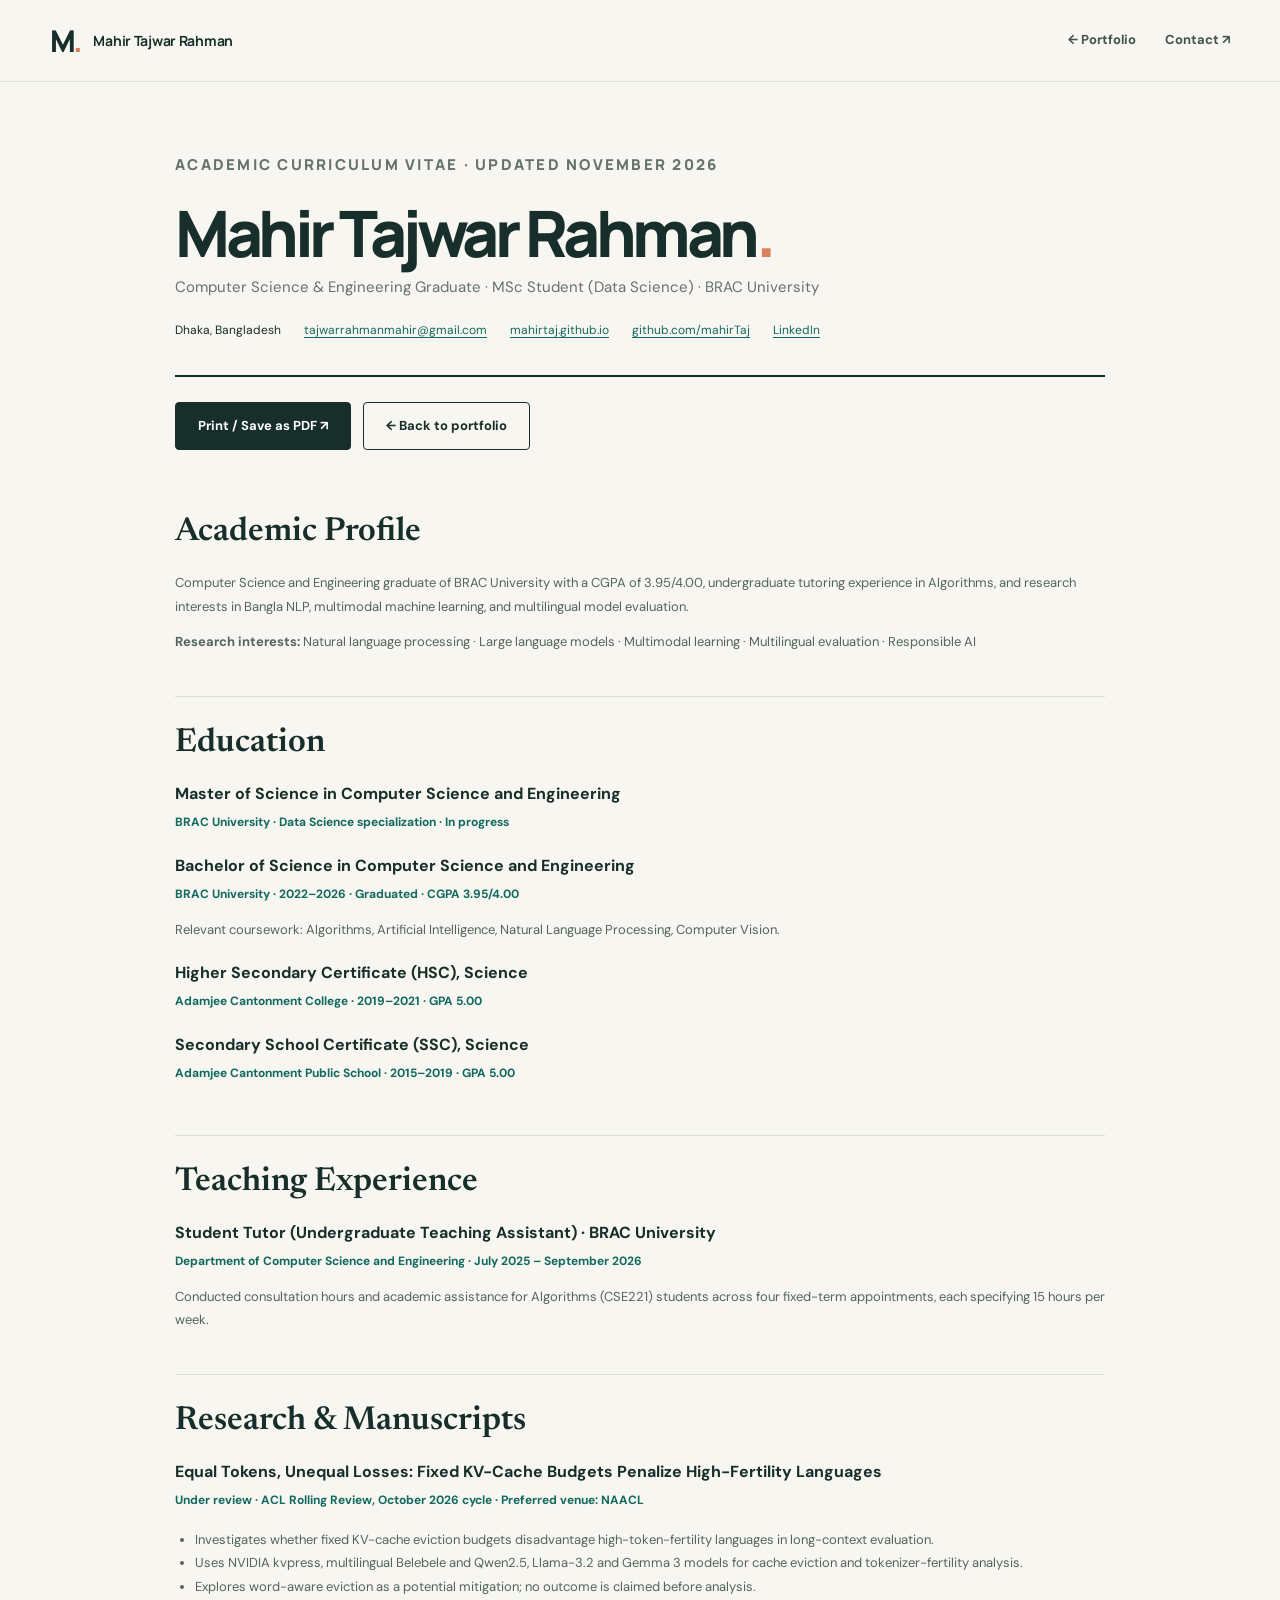
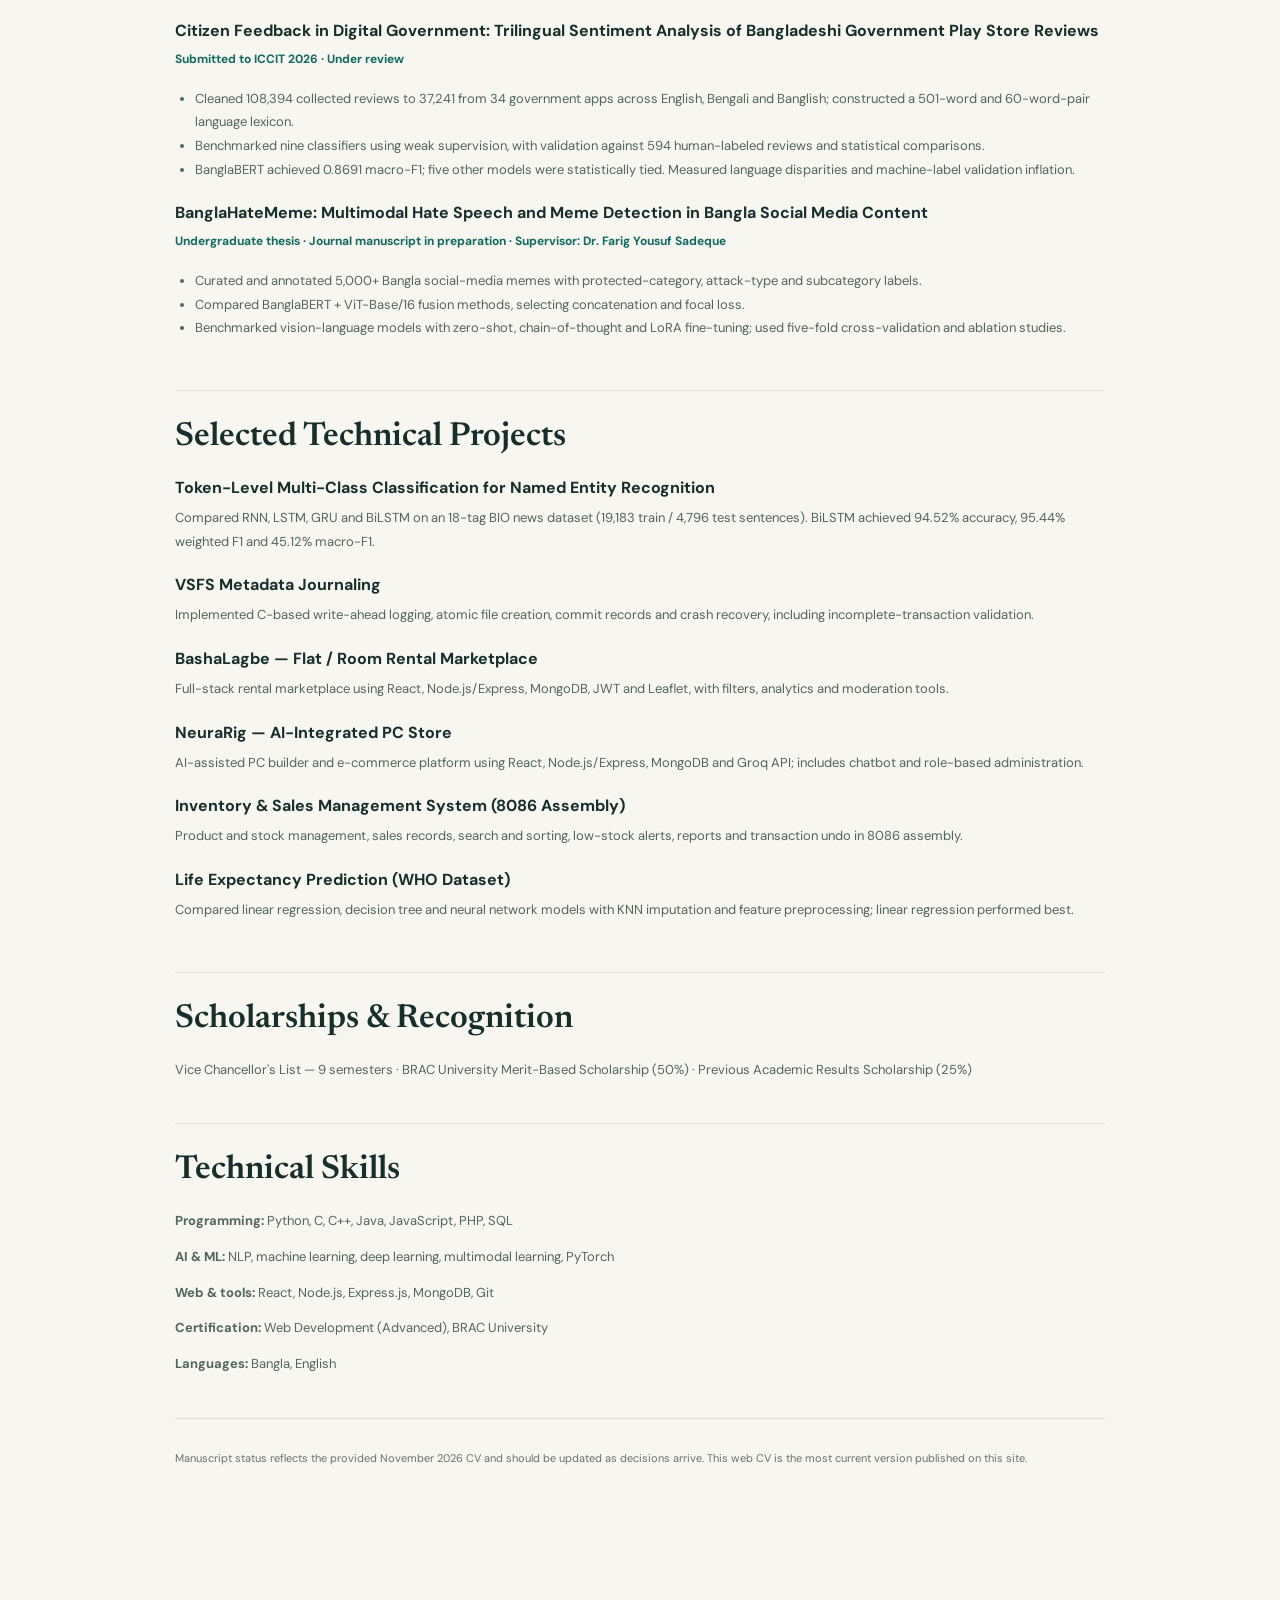
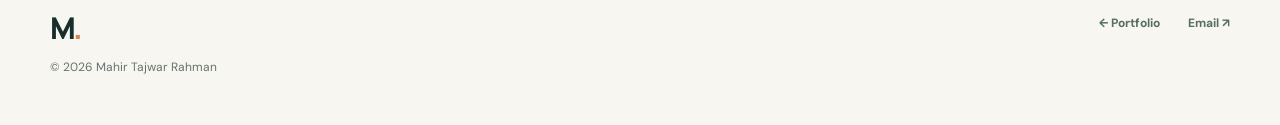
==== resume.html @ 5eee850b "Redesign academic portfolio with current CV and research manuscripts" ====
<!doctype html>
<html lang="en">
<head>
  <meta charset="utf-8"><meta name="viewport" content="width=device-width, initial-scale=1">
  <meta name="description" content="Academic curriculum vitae of Mahir Tajwar Rahman — BRAC University, multilingual NLP and multimodal machine learning research.">
  <meta name="theme-color" content="#f7f6f1">
  <link rel="icon" type="image/svg+xml" href="favicon.svg">
  <link rel="preconnect" href="https://fonts.googleapis.com"><link rel="preconnect" href="https://fonts.gstatic.com" crossorigin>
  <link href="https://fonts.googleapis.com/css2?family=DM+Sans:wght@400;500;600;700&family=Manrope:wght@400;500;600;700;800&family=Newsreader:opsz,wght@6..72,400;6..72,500;6..72,600&display=swap" rel="stylesheet">
  <link rel="stylesheet" href="style.css"><script defer src="script.js"></script>
  <title>Academic CV — Mahir Tajwar Rahman</title>
</head>
<body class="resume-page">
<a class="skip-link" href="#main">Skip to content</a>
<header class="site-header"><div class="container header-inner"><a class="brand" href="index.html"><span class="brand-mark">M<span>.</span></span><span class="brand-name">Mahir Tajwar Rahman</span></a><nav class="nav" aria-label="Resume navigation" style="display:flex;position:static;flex-direction:row;box-shadow:none;border:0;padding:0;background:transparent"><a href="index.html">← Portfolio</a><a href="mailto:tajwarrahmanmahir@gmail.com">Contact ↗</a></nav></div></header>
<main id="main" class="resume-wrap">
  <div class="resume-hero"><p class="section-index">ACADEMIC CURRICULUM VITAE · UPDATED NOVEMBER 2026</p><h1>Mahir Tajwar Rahman<span style="color:#db815a">.</span></h1><p>Computer Science &amp; Engineering Graduate · MSc Student (Data Science) · BRAC University</p>
    <div class="resume-contacts"><span>Dhaka, Bangladesh</span><a href="mailto:tajwarrahmanmahir@gmail.com">tajwarrahmanmahir@gmail.com</a><a href="https://mahirtaj.github.io">mahirtaj.github.io</a><a href="https://github.com/mahirTaj">github.com/mahirTaj</a><a href="https://www.linkedin.com/in/mahir-tajwar-rahman-5396b31a7/">LinkedIn</a></div>
  </div>
  <div class="resume-actions"><button class="button button-primary" type="button" onclick="window.print()">Print / Save as PDF ↗</button><a class="button button-outline" href="index.html">← Back to portfolio</a></div>
  <section class="resume-block"><h2>Academic Profile</h2><p>Computer Science and Engineering graduate of BRAC University with a CGPA of 3.95/4.00, undergraduate tutoring experience in Algorithms, and research interests in Bangla NLP, multimodal machine learning, and multilingual model evaluation.</p><p><strong>Research interests:</strong> Natural language processing · Large language models · Multimodal learning · Multilingual evaluation · Responsible AI</p></section>
  <section class="resume-block"><h2>Education</h2>
    <div class="resume-item"><h3>Master of Science in Computer Science and Engineering</h3><p class="resume-meta">BRAC University · Data Science specialization · In progress</p></div>
    <div class="resume-item"><h3>Bachelor of Science in Computer Science and Engineering</h3><p class="resume-meta">BRAC University · 2022–2026 · Graduated · CGPA 3.95/4.00</p><p>Relevant coursework: Algorithms, Artificial Intelligence, Natural Language Processing, Computer Vision.</p></div>
    <div class="resume-item"><h3>Higher Secondary Certificate (HSC), Science</h3><p class="resume-meta">Adamjee Cantonment College · 2019–2021 · GPA 5.00</p></div>
    <div class="resume-item"><h3>Secondary School Certificate (SSC), Science</h3><p class="resume-meta">Adamjee Cantonment Public School · 2015–2019 · GPA 5.00</p></div>
  </section>
  <section class="resume-block"><h2>Teaching Experience</h2><h3>Student Tutor (Undergraduate Teaching Assistant) · BRAC University</h3><p class="resume-meta">Department of Computer Science and Engineering · July 2025 – September 2026</p><p>Conducted consultation hours and academic assistance for Algorithms (CSE221) students across four fixed-term appointments, each specifying 15 hours per week.</p></section>
  <section class="resume-block"><h2>Research &amp; Manuscripts</h2>
    <div class="resume-item"><h3>Equal Tokens, Unequal Losses: Fixed KV-Cache Budgets Penalize High-Fertility Languages</h3><p class="resume-meta">Under review · ACL Rolling Review, October 2026 cycle · Preferred venue: NAACL</p><ul><li>Investigates whether fixed KV-cache eviction budgets disadvantage high-token-fertility languages in long-context evaluation.</li><li>Uses NVIDIA kvpress, multilingual Belebele and Qwen2.5, Llama-3.2 and Gemma 3 models for cache eviction and tokenizer-fertility analysis.</li><li>Explores word-aware eviction as a potential mitigation; no outcome is claimed before analysis.</li></ul></div>
    <div class="resume-item"><h3>Citizen Feedback in Digital Government: Trilingual Sentiment Analysis of Bangladeshi Government Play Store Reviews</h3><p class="resume-meta">Submitted to ICCIT 2026 · Under review</p><ul><li>Cleaned 108,394 collected reviews to 37,241 from 34 government apps across English, Bengali and Banglish; constructed a 501-word and 60-word-pair language lexicon.</li><li>Benchmarked nine classifiers using weak supervision, with validation against 594 human-labeled reviews and statistical comparisons.</li><li>BanglaBERT achieved 0.8691 macro-F1; five other models were statistically tied. Measured language disparities and machine-label validation inflation.</li></ul></div>
    <div class="resume-item"><h3>BanglaHateMeme: Multimodal Hate Speech and Meme Detection in Bangla Social Media Content</h3><p class="resume-meta">Undergraduate thesis · Journal manuscript in preparation · Supervisor: Dr. Farig Yousuf Sadeque</p><ul><li>Curated and annotated 5,000+ Bangla social-media memes with protected-category, attack-type and subcategory labels.</li><li>Compared BanglaBERT + ViT-Base/16 fusion methods, selecting concatenation and focal loss.</li><li>Benchmarked vision-language models with zero-shot, chain-of-thought and LoRA fine-tuning; used five-fold cross-validation and ablation studies.</li></ul></div>
  </section>
  <section class="resume-block"><h2>Selected Technical Projects</h2>
    <div class="resume-item"><h3>Token-Level Multi-Class Classification for Named Entity Recognition</h3><p>Compared RNN, LSTM, GRU and BiLSTM on an 18-tag BIO news dataset (19,183 train / 4,796 test sentences). BiLSTM achieved 94.52% accuracy, 95.44% weighted F1 and 45.12% macro-F1.</p></div>
    <div class="resume-item"><h3>VSFS Metadata Journaling</h3><p>Implemented C-based write-ahead logging, atomic file creation, commit records and crash recovery, including incomplete-transaction validation.</p></div>
    <div class="resume-item"><h3>BashaLagbe — Flat / Room Rental Marketplace</h3><p>Full-stack rental marketplace using React, Node.js/Express, MongoDB, JWT and Leaflet, with filters, analytics and moderation tools.</p></div>
    <div class="resume-item"><h3>NeuraRig — AI-Integrated PC Store</h3><p>AI-assisted PC builder and e-commerce platform using React, Node.js/Express, MongoDB and Groq API; includes chatbot and role-based administration.</p></div>
    <div class="resume-item"><h3>Inventory &amp; Sales Management System (8086 Assembly)</h3><p>Product and stock management, sales records, search and sorting, low-stock alerts, reports and transaction undo in 8086 assembly.</p></div>
    <div class="resume-item"><h3>Life Expectancy Prediction (WHO Dataset)</h3><p>Compared linear regression, decision tree and neural network models with KNN imputation and feature preprocessing; linear regression performed best.</p></div>
  </section>
  <section class="resume-block"><h2>Scholarships &amp; Recognition</h2><p>Vice Chancellor's List — 9 semesters · BRAC University Merit-Based Scholarship (50%) · Previous Academic Results Scholarship (25%)</p></section>
  <section class="resume-block"><h2>Technical Skills</h2><p><strong>Programming:</strong> Python, C, C++, Java, JavaScript, PHP, SQL</p><p><strong>AI &amp; ML:</strong> NLP, machine learning, deep learning, multimodal learning, PyTorch</p><p><strong>Web &amp; tools:</strong> React, Node.js, Express.js, MongoDB, Git</p><p><strong>Certification:</strong> Web Development (Advanced), BRAC University</p><p><strong>Languages:</strong> Bangla, English</p></section>
  <p class="resume-note">Manuscript status reflects the provided November 2026 CV and should be updated as decisions arrive. This web CV is the most current version published on this site.</p>
</main>
<footer class="footer"><div class="container footer-inner"><div><a class="footer-brand" href="index.html">M<span>.</span></a><p>© <span id="year">2026</span> Mahir Tajwar Rahman</p></div><div class="footer-links"><a href="index.html">← Portfolio</a><a href="mailto:tajwarrahmanmahir@gmail.com">Email ↗</a></div></div></footer>
</body>
</html>
---- style.css ----
:root{--bg:#f7f6f1;--paper:#fffefa;--ink:#172e2a;--muted:#66726e;--line:#dadfd8;--teal:#12695e;--teal-deep:#153d36;--peach:#db815a;--soft:#e9eee6;--nav-height:82px}*{box-sizing:border-box}html{scroll-behavior:smooth;scroll-padding-top:95px}body{margin:0;background:var(--bg);color:var(--ink);font-family:"DM Sans",sans-serif;font-size:16px;line-height:1.7;-webkit-font-smoothing:antialiased}body,button,a{ -webkit-tap-highlight-color:transparent}::selection{background:#cbe4d5;color:#193a32}a{color:inherit;text-decoration:none}button{font:inherit}button:focus-visible,a:focus-visible{outline:3px solid var(--peach);outline-offset:4px}img{max-width:100%;display:block}h1,h2,h3,p{margin-top:0}.container{width:min(1180px,calc(100% - 72px));margin:0 auto}.skip-link{position:absolute;top:-100px;left:14px;background:#fff;padding:12px;z-index:200}.skip-link:focus{top:14px}.site-header{height:var(--nav-height);position:sticky;top:0;z-index:100;background:rgba(247,246,241,.94);backdrop-filter:blur(16px);border-bottom:1px solid #dce1d9}.header-inner{height:100%;display:flex;align-items:center;justify-content:space-between;gap:20px}.brand{display:flex;align-items:center;gap:14px;white-space:nowrap}.brand-mark,.footer-brand{font-family:Manrope,sans-serif;font-size:30px;line-height:1;font-weight:800;letter-spacing:-.11em}.brand-mark span,.footer-brand span{color:var(--peach)}.brand-name{font-family:Manrope,sans-serif;font-weight:700;font-size:14px;letter-spacing:-.02em}.nav{display:flex;align-items:center;gap:29px}.nav>a{font-size:13px;font-weight:700;color:#44534e;transition:color .2s}.nav>a:hover,.nav>a[aria-current=true]{color:var(--teal)}.nav .nav-cv{padding:10px 18px;border:1px solid var(--ink);color:var(--ink);border-radius:99px}.nav .nav-cv:hover{background:var(--ink);color:#fff}.menu-toggle{display:none}.hero{overflow:hidden;position:relative}.section-pad{padding:112px 0 102px}.hero-grid{display:grid;grid-template-columns:1.14fr .86fr;gap:65px;align-items:center}.eyebrow,.section-index{font-family:Manrope,sans-serif;font-size:11px;letter-spacing:.15em;font-weight:800;color:var(--teal)}.eyebrow{display:flex;align-items:center;gap:12px;flex-wrap:wrap;margin-bottom:45px}.eyebrow-dot,.tiny-dot{display:inline-block;width:7px;height:7px;background:var(--peach);border-radius:50%;flex:none}.eyebrow-divider{height:12px;width:1px;background:#c9d1c8}.hero-intro{font-family:Newsreader,serif;font-style:italic;font-size:27px;color:#72837a;margin-bottom:10px}.hero h1{font-family:Manrope,sans-serif;font-size:clamp(48px,5.55vw,78px);line-height:1.09;letter-spacing:-.085em;font-weight:800;margin:0 0 26px}.hero h1>span{display:block}.period{color:var(--peach)}.hero-statement{font-family:Newsreader,serif;font-size:clamp(26px,3.1vw,42px);line-height:1.14;letter-spacing:-.02em;max-width:665px;margin-bottom:23px}.hero-statement em,.section-heading em,.contact-section em{color:var(--teal);font-weight:400}.hero-description{font-size:15px;color:var(--muted);max-width:530px;line-height:1.9;margin-bottom:31px}.hero-actions{display:flex;flex-wrap:wrap;gap:12px}.button{min-height:48px;display:inline-flex;align-items:center;justify-content:center;gap:18px;padding:12px 22px;border:1px solid var(--ink);border-radius:4px;font-weight:700;font-size:13px;transition:transform .2s,background .2s,color .2s}.button:hover{transform:translateY(-3px)}.button-primary{background:var(--ink);color:white}.button-primary:hover{background:var(--teal-deep)}.button-outline{background:transparent;color:var(--ink)}.button-outline:hover{background:#e9efe8}.hero-quick-links{display:flex;gap:23px;margin-top:35px;flex-wrap:wrap}.hero-quick-links a{color:#5c6c65;font-size:12px;font-weight:700;text-decoration:underline;text-decoration-color:#b4c5bb;text-underline-offset:5px}.hero-quick-links a:hover{color:var(--teal)}.hero-visual{position:relative;padding:13px 20px 30px 0}.portrait-frame{position:relative;background:#c9d5cb;aspect-ratio:4 / 4.8;overflow:hidden;border-radius:160px 160px 7px 7px;box-shadow:25px 25px 0 #e4e7de}.portrait{width:100%;height:100%;object-fit:cover;object-position:center top;filter:saturate(.76)}.portrait-frame:after{content:"";position:absolute;inset:45% 0 0;background:linear-gradient(transparent,rgba(10,32,27,.56));pointer-events:none}.portrait-label{position:absolute;z-index:1;bottom:17px;left:22px;right:22px;color:#fff;display:flex;gap:10px;align-items:center;font:700 11px Manrope,sans-serif;text-transform:uppercase;letter-spacing:.08em}.portrait-label .tiny-dot{background:#ffad7e}.label-year{margin-left:auto}.hero-side-note{position:absolute;right:-38px;top:36%;writing-mode:vertical-rl;font:800 10px Manrope,sans-serif;letter-spacing:.2em;color:#748780}.hero-side-note span{color:var(--peach);padding:7px 0}.hero-decoration{position:absolute;left:-35px;bottom:-10px;font-size:92px;font-weight:400;color:var(--peach);line-height:1}.metrics-band{border-block:1px solid var(--line);background:#eff1e9}.metrics-grid{display:grid;grid-template-columns:repeat(4,1fr)}.metric{padding:35px 28px;border-right:1px solid #d4ddd3;display:flex;flex-direction:column;gap:5px}.metric:first-child{padding-left:0}.metric:last-child{border-right:none}.metric strong{font:800 clamp(29px,3vw,42px)/1.1 Manrope,sans-serif;letter-spacing:-.06em}.metric strong span{font-size:.55em;color:#668379;letter-spacing:-.02em}.metric>span{font-size:12px;font-weight:600;color:var(--muted)}.section{padding:116px 0;scroll-margin-top:var(--nav-height)}.about-grid{display:grid;grid-template-columns:.8fr 1.2fr;gap:115px}.section-index{margin-bottom:20px}.section-heading{font:500 clamp(40px,4.6vw,64px)/1.04 Newsreader,serif;letter-spacing:-.035em;max-width:620px;margin-bottom:0}.section-heading em{font-weight:400}.about-body .lead{font-family:Newsreader,serif;font-size:clamp(25px,2.55vw,34px);line-height:1.32;letter-spacing:-.015em;color:var(--ink);margin-bottom:26px}.about-body>p:not(.lead){font-size:15px;color:var(--muted);line-height:1.94;margin-bottom:20px}.interest-wrap,.tag-list{display:flex;gap:8px;flex-wrap:wrap}.interest-wrap{margin-top:28px}.interest-wrap span{border:1px solid #c8d8cd;color:var(--teal);border-radius:30px;padding:6px 12px;font-size:11px;font-weight:700;background:#edf2e9}.mini-quote{display:flex;gap:15px;margin-top:38px;border-left:3px solid var(--peach);padding:10px 0 10px 20px}.mini-quote span{font:500 45px/1 Newsreader,serif;color:var(--peach)}.mini-quote p{max-width:500px;font:italic 20px/1.4 Newsreader,serif;margin:0;color:#456b60}.section-research{background:#eef2eb}.section-header{display:flex;justify-content:space-between;align-items:end;gap:55px;margin-bottom:47px}.section-header-copy{max-width:320px;color:var(--muted);font-size:13px;line-height:1.8;margin:0 0 3px}.section-header-copy strong{color:var(--ink)}.research-list{border-top:1px solid #c7d3c9}.research-item{padding:36px 0 38px;border-bottom:1px solid #c7d3c9}.research-meta{display:flex;align-items:center;justify-content:space-between;gap:15px;margin-bottom:21px}.research-num{font:800 11px Manrope,sans-serif;letter-spacing:.13em;color:#80908a}.status{display:inline-flex;align-items:center;gap:7px;border-radius:30px;font-size:10px;font-weight:800;letter-spacing:.03em;padding:5px 11px}.status-review{background:#dce9df;color:#255f4f}.status-review .tiny-dot{background:#278567;width:6px;height:6px}.status-thesis{background:#f8e8d9;color:#9e5d39}.research-content{display:grid;grid-template-columns:minmax(0,1fr) 220px;gap:60px}.research-category{font:800 11px Manrope,sans-serif;text-transform:uppercase;letter-spacing:.08em;color:var(--teal);margin-bottom:9px}.research-main h3{font:600 clamp(24px,2.6vw,34px)/1.22 Newsreader,serif;letter-spacing:-.015em;max-width:780px;margin-bottom:16px}.research-main>p:not(.research-category){font-size:14px;color:#64736d;line-height:1.83;max-width:690px;margin-bottom:17px}.tag-list span{font-size:10px;font-weight:700;color:#536e63;background:#e1e9df;padding:5px 9px;border-radius:4px}.research-aside{display:flex;flex-direction:column;align-items:flex-start;gap:5px;padding-top:4px;border-left:1px solid #d2dcd2;padding-left:25px}.aside-label{font:800 10px Manrope,sans-serif;letter-spacing:.1em;color:#87918b}.research-aside strong{font-size:13px;line-height:1.4;color:var(--ink)}.research-aside>span:not(.aside-label){font-size:12px;line-height:1.7;color:var(--muted)}.research-aside .aside-note{font-weight:700;color:var(--teal)!important}.research-aside .aside-small{margin-top:15px;font-size:11px!important;line-height:1.75!important}.research-footnote{margin:26px 0 0;color:var(--muted);font-size:13px}.research-footnote a{color:var(--teal);font-weight:800;text-decoration:underline;text-underline-offset:3px}.section-projects{background:var(--paper)}.filters{display:flex;gap:8px;flex-wrap:wrap;margin-bottom:29px}.filter-button{cursor:pointer;background:transparent;border:1px solid #d6ded6;color:#687b70;font-size:12px;font-weight:800;border-radius:30px;padding:10px 18px;transition:.2s}.filter-button:hover{border-color:var(--teal);color:var(--teal)}.filter-button.active{background:var(--ink);color:#fff;border-color:var(--ink)}.project-grid{display:grid;grid-template-columns:repeat(3,minmax(0,1fr));gap:14px}.project-card{border:1px solid #e0e6dd;background:#fafbf7;min-height:340px;padding:27px;display:flex;flex-direction:column;transition:transform .2s,box-shadow .2s,border-color .2s}.project-card:hover{transform:translateY(-4px);border-color:#a5bbb0;box-shadow:0 14px 35px rgba(36,64,49,.07)}.project-card[hidden]{display:none}.project-top{display:flex;align-items:center;justify-content:space-between;gap:12px;margin-bottom:30px}.project-number{font:600 23px Newsreader,serif;color:#bacabf}.project-type{font:800 9px Manrope,sans-serif;letter-spacing:.08em;color:#6a8a7d;text-align:right}.project-card h3{font:600 26px/1.17 Newsreader,serif;letter-spacing:-.02em;margin-bottom:15px}.project-title-light{color:#6e8379}.project-card>p{font-size:13px;line-height:1.83;color:var(--muted);margin-bottom:20px}.project-card .tag-list{margin-top:auto;padding-bottom:23px}.project-card .tag-list span{background:#e9efe7;color:#60776b}.project-link{border-top:1px solid #e0e6dd;padding-top:16px;display:flex;justify-content:space-between;align-items:center;color:var(--teal);font-size:12px;font-weight:800}.project-link:hover{text-decoration:underline;text-underline-offset:3px}.more-work{display:flex;justify-content:space-between;gap:20px;align-items:center;margin-top:29px;font-size:13px;color:var(--muted)}.more-work p{margin:0}.more-work a{color:var(--teal);font-weight:800}.section-journey{background:#f4f3ed}.journey-layout{display:grid;grid-template-columns:.78fr 1.22fr;gap:100px}.journey-side-copy{max-width:280px;margin-top:26px;color:var(--muted);font-size:14px}.timeline{border-top:1px solid var(--line)}.timeline-item{display:grid;grid-template-columns:130px 1fr;gap:35px;padding:30px 0;border-bottom:1px solid var(--line)}.timeline-date{font:800 10px Manrope,sans-serif;letter-spacing:.06em;color:var(--teal);padding-top:3px}.timeline-label{font:800 10px Manrope,sans-serif;letter-spacing:.12em;color:#80928a;margin-bottom:7px}.timeline-content h3{font:600 25px Newsreader,serif;margin-bottom:3px}.timeline-org{font-size:13px;color:var(--teal);font-weight:700;margin-bottom:11px}.timeline-content>p:last-child{font-size:13px;color:var(--muted);line-height:1.8;margin:0}.section-details{padding-top:70px;background:#e9eee6}.details-grid{display:grid;grid-template-columns:1fr 1fr;gap:16px}.details-card{background:#fbfcf7;padding:44px 47px;min-height:500px}.small-heading{font-size:clamp(36px,3.8vw,52px);margin-bottom:34px}.award{border-top:1px solid #e0e5db;display:grid;grid-template-columns:130px 1fr;gap:16px;padding:19px 0;align-items:center}.award strong{font:600 23px Newsreader,serif;color:var(--teal)}.award span{font-size:13px;color:var(--muted)}.skill-group{border-top:1px solid #e0e5db;padding:17px 0}.skill-group h3{font-size:12px;color:var(--teal);font-weight:800;margin:0 0 4px}.skill-group p{font-size:13px;color:var(--muted);line-height:1.65;margin:0}.contact-section{padding:91px 0;background:#163e36;color:#f7faf2;scroll-margin-top:var(--nav-height)}.contact-inner{display:flex;justify-content:space-between;align-items:center;gap:50px}.contact-section .section-index{color:#acd1c1}.contact-section h2{font:500 clamp(43px,5vw,70px)/1.05 Newsreader,serif;letter-spacing:-.035em;max-width:670px;margin-bottom:20px}.contact-section h2 em{color:#f3ba90}.contact-section p:not(.section-index){max-width:500px;font-size:14px;color:#bad0c6;margin:0}.contact-actions{display:flex;flex-direction:column;align-items:start;gap:20px;flex:none}.button-light{background:#fff6e8;border-color:#fff6e8;color:#173d35}.button-light:hover{background:white}.contact-email{font-size:12px;color:#d3e1d9;text-decoration:underline;text-underline-offset:4px}.footer{padding:46px 0;background:#f7f6f1}.footer-inner{display:flex;justify-content:space-between;gap:40px}.footer-brand{display:block;margin-bottom:14px}.footer p{font-size:12px;line-height:1.8;color:var(--muted);margin:0}.footer-links{display:flex;align-items:start;gap:28px;flex-wrap:wrap}.footer-links a{font-size:12px;font-weight:700;color:#556e60}.footer-links a:hover{color:var(--teal)}.resume-page .resume-wrap{width:min(930px,calc(100% - 48px));margin:70px auto 100px}.resume-hero{border-bottom:2px solid var(--ink);padding-bottom:34px}.resume-hero h1{font:800 clamp(40px,5vw,64px)/1.1 Manrope,sans-serif;letter-spacing:-.07em;margin-bottom:7px}.resume-hero p{font-size:15px;color:var(--muted);margin-bottom:20px}.resume-contacts{display:flex;flex-wrap:wrap;gap:8px 23px;font-size:12px}.resume-contacts a{color:var(--teal);text-decoration:underline;text-underline-offset:3px}.resume-actions{display:flex;gap:12px;margin:25px 0 36px;flex-wrap:wrap}.resume-block{padding:30px 0;border-bottom:1px solid var(--line)}.resume-block h2{font:600 33px Newsreader,serif;margin:0 0 22px}.resume-block h3{font-size:16px;line-height:1.5;margin:18px 0 6px}.resume-block p,.resume-block li{font-size:13px;color:#53665b;line-height:1.82}.resume-block p{margin:4px 0 12px}.resume-block ul{padding-left:20px}.resume-item{margin-bottom:20px}.resume-meta{color:var(--teal)!important;font-size:12px!important;font-weight:700}.resume-note{font-size:11px;color:var(--muted);margin-top:30px}@media (max-width:1050px){.nav{gap:18px}.brand-name{font-size:12px}.hero-grid{gap:35px}.about-grid,.journey-layout{gap:60px}.research-content{gap:35px}.details-card{padding:36px}.hero-side-note{right:-20px}}@media (max-width:800px){:root{--nav-height:68px}.container{width:min(100% - 36px,1180px)}.menu-toggle{display:flex;flex-direction:column;justify-content:center;align-items:center;gap:5px;background:transparent;border:1px solid #bccbc1;border-radius:5px;width:42px;height:40px;cursor:pointer}.menu-toggle span{width:18px;height:2px;background:var(--ink)}.nav{display:none;position:absolute;top:var(--nav-height);left:0;right:0;padding:14px 18px 22px;background:#f7f6f1;border-bottom:1px solid var(--line);box-shadow:0 12px 20px rgba(0,0,0,.04);flex-direction:column;align-items:stretch;gap:0}.nav.open{display:flex}.nav a{padding:11px;font-size:14px}.nav .nav-cv{margin-top:8px;text-align:center}.section-pad{padding:65px 0 72px}.hero-grid{grid-template-columns:1fr;gap:40px}.hero-copy{order:1}.hero-visual{order:2;max-width:445px;width:85%;margin:0 auto}.hero h1{font-size:clamp(48px,9vw,75px)}.eyebrow{margin-bottom:28px}.metrics-grid{grid-template-columns:1fr 1fr}.metric{border-bottom:1px solid #d4ddd3;padding:25px 18px}.metric:first-child{padding-left:18px}.metric:nth-child(2){border-right:0}.metric:nth-child(3),.metric:nth-child(4){border-bottom:0}.section{padding:74px 0}.about-grid,.journey-layout{grid-template-columns:1fr;gap:35px}.section-header{align-items:start;flex-direction:column;gap:19px}.section-header-copy{max-width:580px}.research-content{grid-template-columns:1fr;gap:20px}.research-aside{border-left:none;border-top:1px dashed #c7d3c9;padding:14px 0 0;gap:2px}.research-aside .aside-small{margin-top:6px}.project-grid{grid-template-columns:repeat(2,minmax(0,1fr))}.project-card{min-height:310px}.details-grid{grid-template-columns:1fr}.details-card{min-height:0}.contact-inner{flex-direction:column;align-items:start}.footer-inner{flex-direction:column}.footer-links{gap:18px}}@media (max-width:560px){.brand-name{display:none}.hero h1{font-size:clamp(44px,12vw,64px)}.hero-statement{font-size:30px}.hero-description{font-size:14px}.hero-actions .button{width:100%}.hero-visual{width:88%}.hero-side-note{right:-16px}.metrics-grid{grid-template-columns:1fr 1fr}.metric{padding:22px 12px}.metric:first-child{padding-left:12px}.metric strong{font-size:31px}.metric>span{font-size:11px}.section-heading{font-size:45px}.research-main h3{font-size:27px}.project-grid{grid-template-columns:1fr}.project-card{min-height:0}.more-work{align-items:start;flex-direction:column}.timeline-item{grid-template-columns:1fr;gap:6px}.details-card{padding:28px 24px}.award{grid-template-columns:105px 1fr}.contact-section{padding:70px 0}.contact-section h2{font-size:48px}.contact-actions{width:100%}.contact-actions .button{width:100%}.footer-links{display:grid;grid-template-columns:1fr 1fr}.resume-page .resume-wrap{width:calc(100% - 32px);margin-top:35px}.resume-hero h1{font-size:44px}}@media (prefers-reduced-motion:reduce){*,*::before,*::after{scroll-behavior:auto!important;animation-duration:.01ms!important;transition-duration:.01ms!important}}@media print{.site-header,.resume-actions,.footer,.skip-link{display:none!important}.resume-page{background:#fff;color:#000}.resume-page .resume-wrap{width:100%;margin:0}.resume-block{padding:14px 0;break-inside:avoid}.resume-block h2{font-size:25px}.resume-hero h1{font-size:37px}.resume-block p,.resume-block li{font-size:11px}.resume-block h3{font-size:13px}.resume-meta,.resume-contacts a{color:#222!important}}
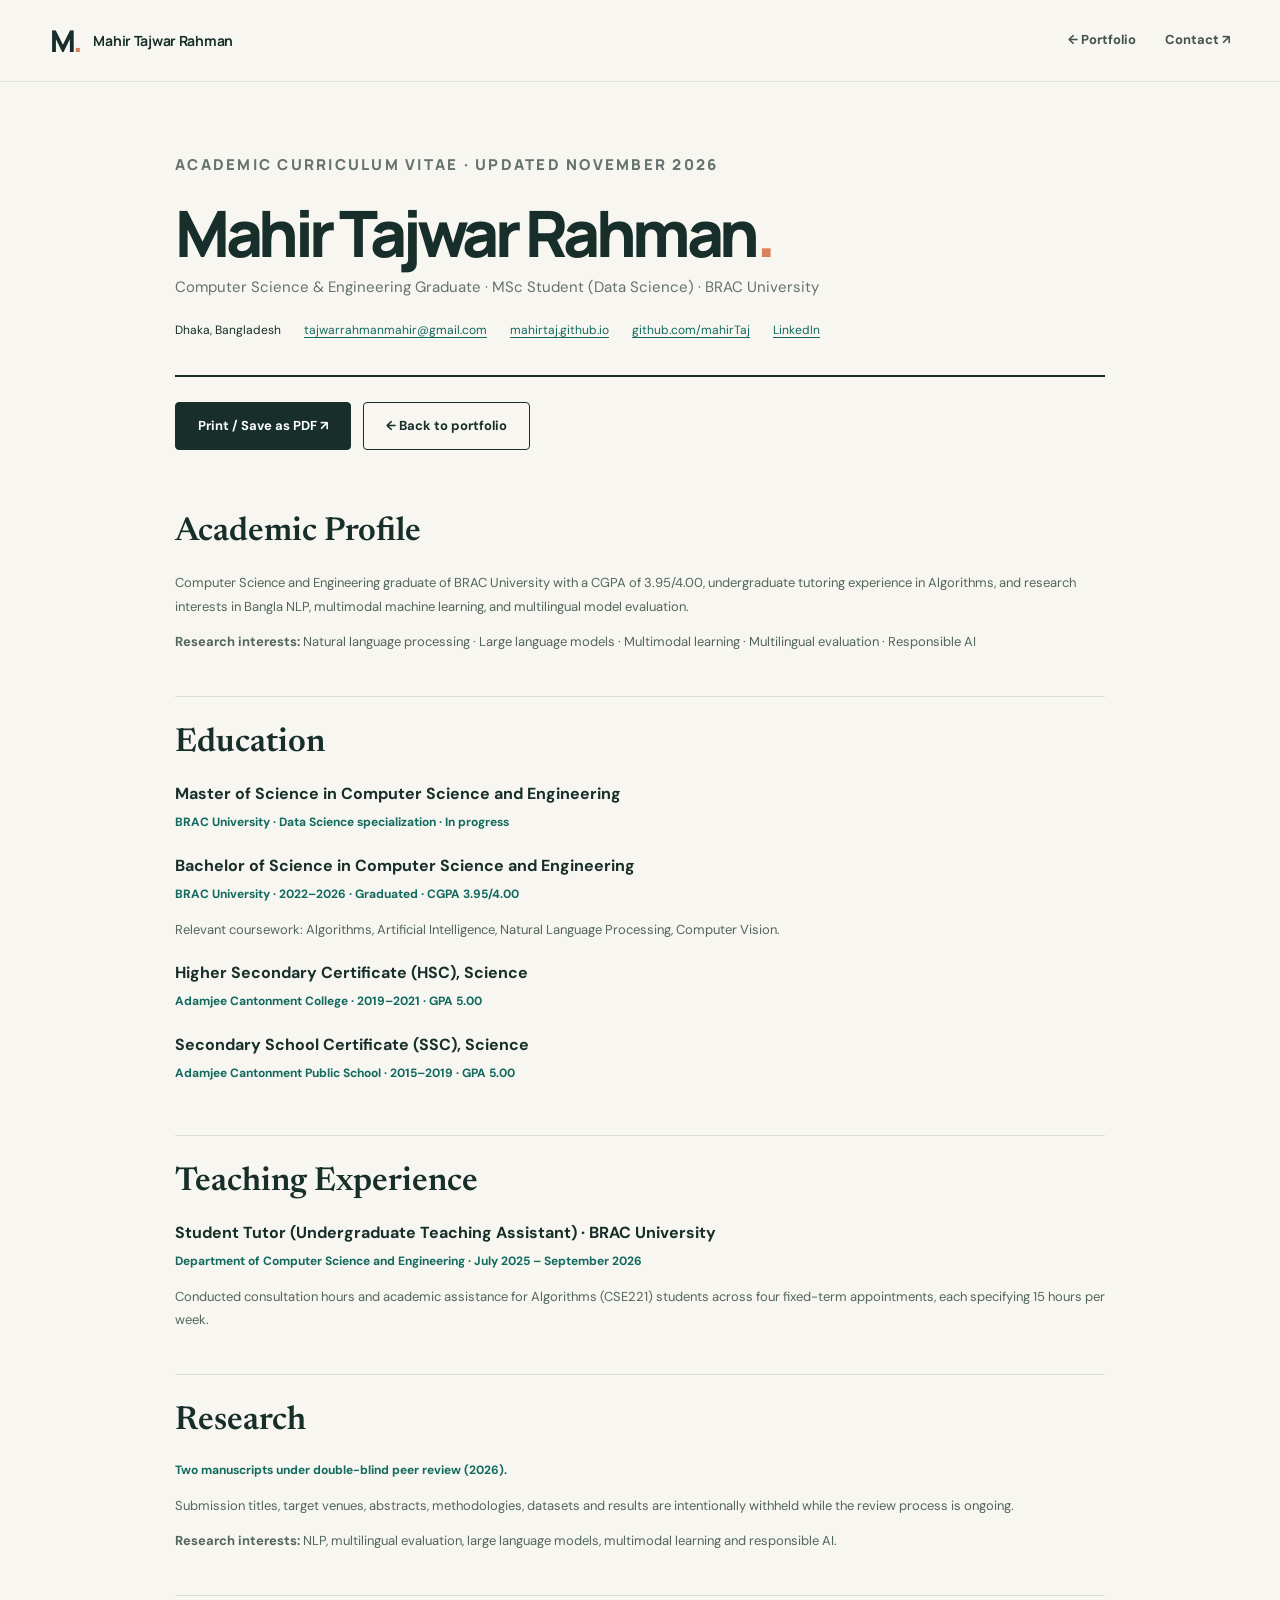
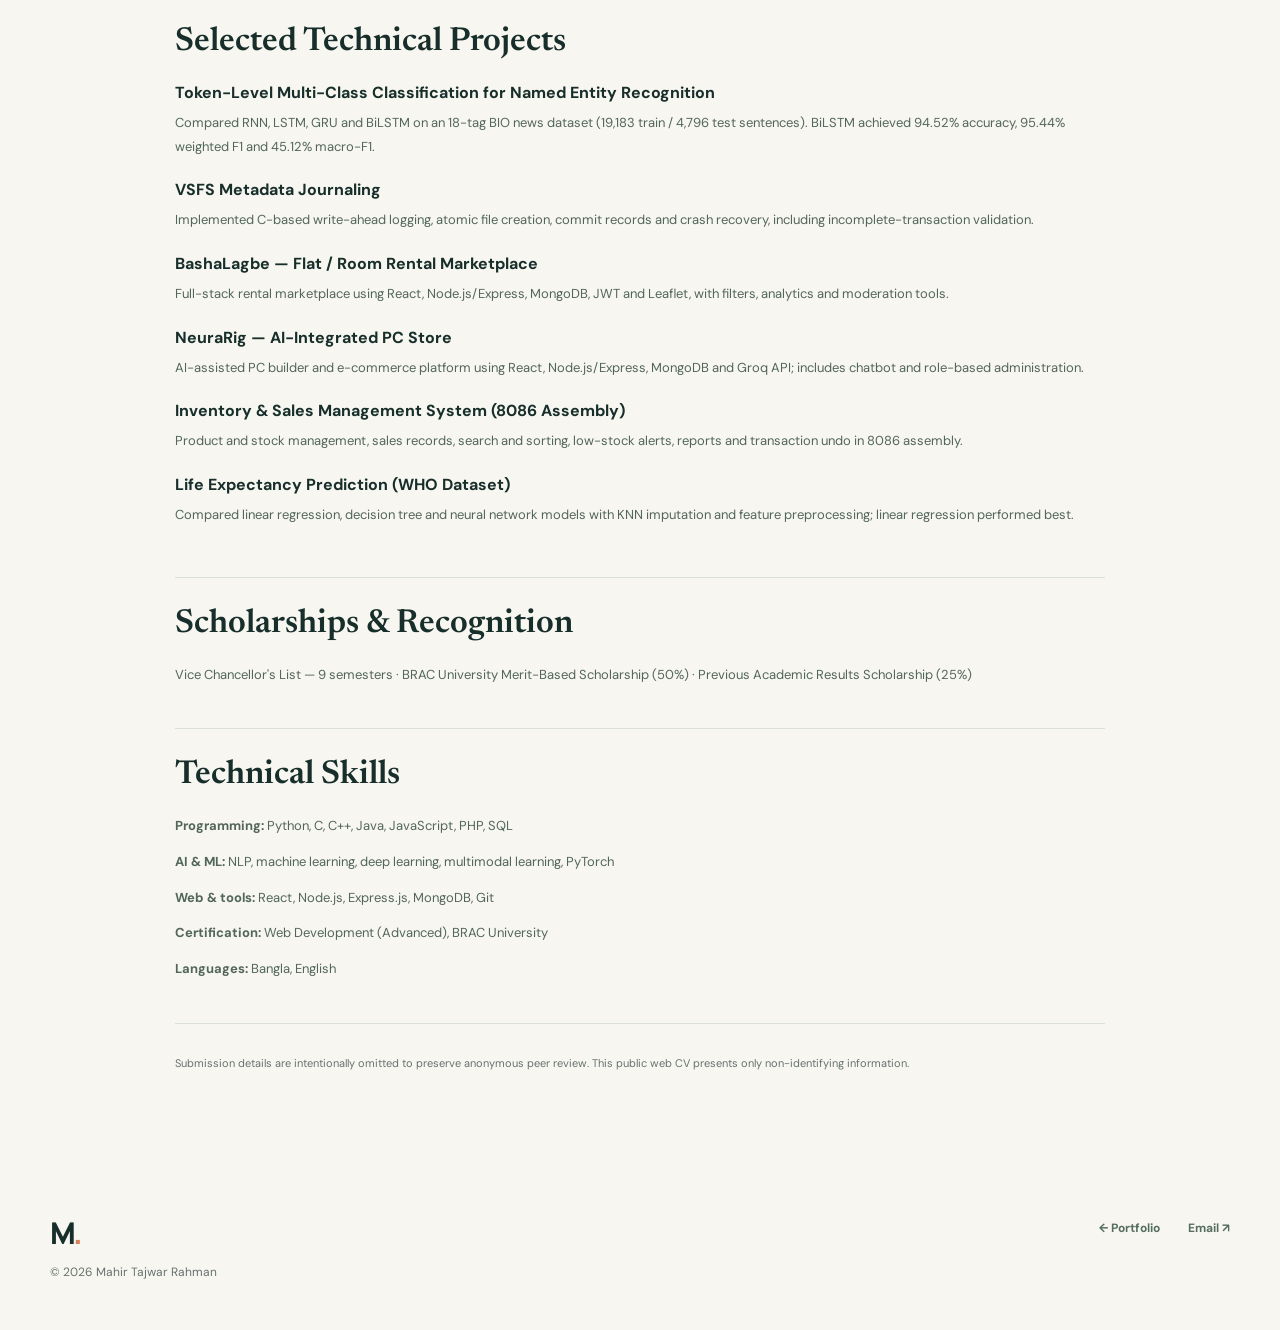
==== commit d909b457: "Refresh public portfolio" ====
--- a/resume.html
+++ b/resume.html
@@ -26,10 +26,10 @@
     <div class="resume-item"><h3>Secondary School Certificate (SSC), Science</h3><p class="resume-meta">Adamjee Cantonment Public School · 2015–2019 · GPA 5.00</p></div>
   </section>
   <section class="resume-block"><h2>Teaching Experience</h2><h3>Student Tutor (Undergraduate Teaching Assistant) · BRAC University</h3><p class="resume-meta">Department of Computer Science and Engineering · July 2025 – September 2026</p><p>Conducted consultation hours and academic assistance for Algorithms (CSE221) students across four fixed-term appointments, each specifying 15 hours per week.</p></section>
-  <section class="resume-block"><h2>Research &amp; Manuscripts</h2>
-    <div class="resume-item"><h3>Equal Tokens, Unequal Losses: Fixed KV-Cache Budgets Penalize High-Fertility Languages</h3><p class="resume-meta">Under review · ACL Rolling Review, October 2026 cycle · Preferred venue: NAACL</p><ul><li>Investigates whether fixed KV-cache eviction budgets disadvantage high-token-fertility languages in long-context evaluation.</li><li>Uses NVIDIA kvpress, multilingual Belebele and Qwen2.5, Llama-3.2 and Gemma 3 models for cache eviction and tokenizer-fertility analysis.</li><li>Explores word-aware eviction as a potential mitigation; no outcome is claimed before analysis.</li></ul></div>
-    <div class="resume-item"><h3>Citizen Feedback in Digital Government: Trilingual Sentiment Analysis of Bangladeshi Government Play Store Reviews</h3><p class="resume-meta">Submitted to ICCIT 2026 · Under review</p><ul><li>Cleaned 108,394 collected reviews to 37,241 from 34 government apps across English, Bengali and Banglish; constructed a 501-word and 60-word-pair language lexicon.</li><li>Benchmarked nine classifiers using weak supervision, with validation against 594 human-labeled reviews and statistical comparisons.</li><li>BanglaBERT achieved 0.8691 macro-F1; five other models were statistically tied. Measured language disparities and machine-label validation inflation.</li></ul></div>
-    <div class="resume-item"><h3>BanglaHateMeme: Multimodal Hate Speech and Meme Detection in Bangla Social Media Content</h3><p class="resume-meta">Undergraduate thesis · Journal manuscript in preparation · Supervisor: Dr. Farig Yousuf Sadeque</p><ul><li>Curated and annotated 5,000+ Bangla social-media memes with protected-category, attack-type and subcategory labels.</li><li>Compared BanglaBERT + ViT-Base/16 fusion methods, selecting concatenation and focal loss.</li><li>Benchmarked vision-language models with zero-shot, chain-of-thought and LoRA fine-tuning; used five-fold cross-validation and ablation studies.</li></ul></div>
+  <section class="resume-block"><h2>Research</h2>
+    <p class="resume-meta">Two manuscripts under double-blind peer review (2026).</p>
+    <p>Submission titles, target venues, abstracts, methodologies, datasets and results are intentionally withheld while the review process is ongoing.</p>
+    <p><strong>Research interests:</strong> NLP, multilingual evaluation, large language models, multimodal learning and responsible AI.</p>
   </section>
   <section class="resume-block"><h2>Selected Technical Projects</h2>
     <div class="resume-item"><h3>Token-Level Multi-Class Classification for Named Entity Recognition</h3><p>Compared RNN, LSTM, GRU and BiLSTM on an 18-tag BIO news dataset (19,183 train / 4,796 test sentences). BiLSTM achieved 94.52% accuracy, 95.44% weighted F1 and 45.12% macro-F1.</p></div>
@@ -41,7 +41,7 @@
   </section>
   <section class="resume-block"><h2>Scholarships &amp; Recognition</h2><p>Vice Chancellor's List — 9 semesters · BRAC University Merit-Based Scholarship (50%) · Previous Academic Results Scholarship (25%)</p></section>
   <section class="resume-block"><h2>Technical Skills</h2><p><strong>Programming:</strong> Python, C, C++, Java, JavaScript, PHP, SQL</p><p><strong>AI &amp; ML:</strong> NLP, machine learning, deep learning, multimodal learning, PyTorch</p><p><strong>Web &amp; tools:</strong> React, Node.js, Express.js, MongoDB, Git</p><p><strong>Certification:</strong> Web Development (Advanced), BRAC University</p><p><strong>Languages:</strong> Bangla, English</p></section>
-  <p class="resume-note">Manuscript status reflects the provided November 2026 CV and should be updated as decisions arrive. This web CV is the most current version published on this site.</p>
+  <p class="resume-note">Submission details are intentionally omitted to preserve anonymous peer review. This public web CV presents only non-identifying information.</p>
 </main>
 <footer class="footer"><div class="container footer-inner"><div><a class="footer-brand" href="index.html">M<span>.</span></a><p>© <span id="year">2026</span> Mahir Tajwar Rahman</p></div><div class="footer-links"><a href="index.html">← Portfolio</a><a href="mailto:tajwarrahmanmahir@gmail.com">Email ↗</a></div></div></footer>
 </body>
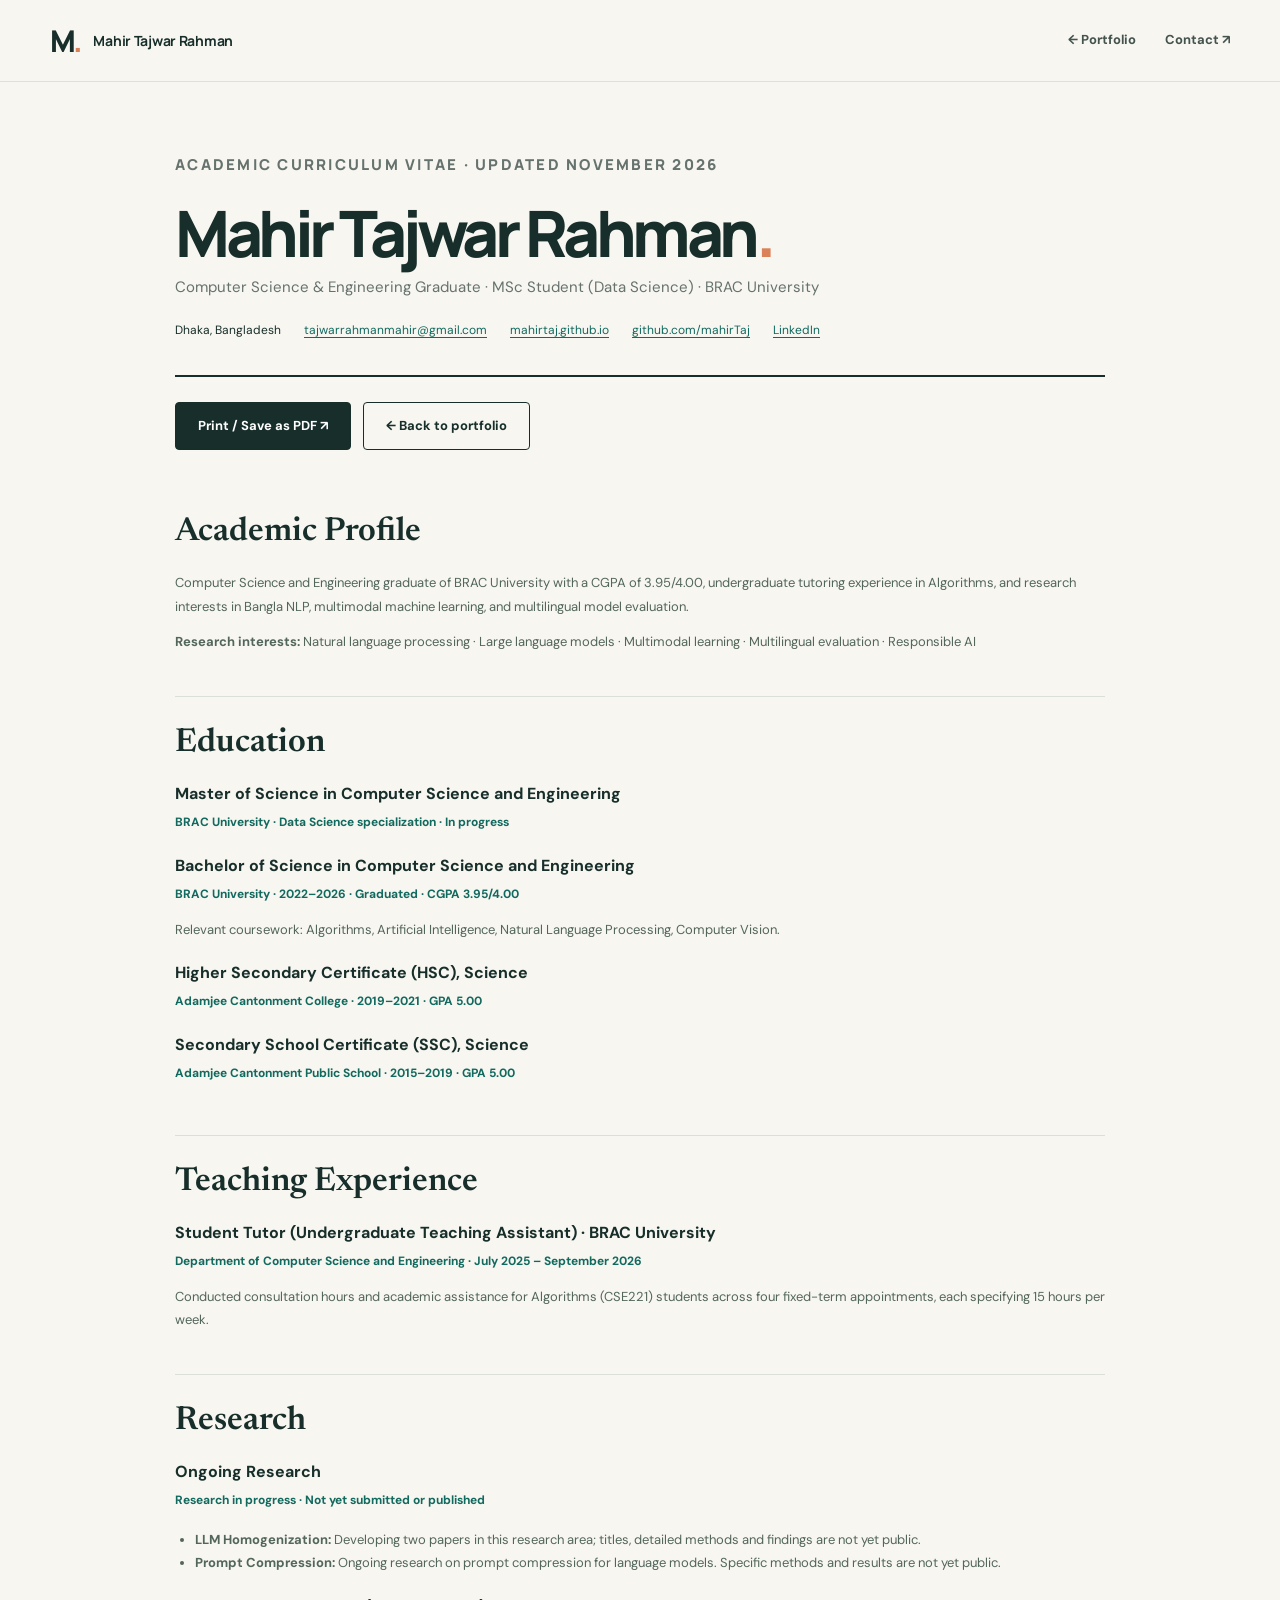
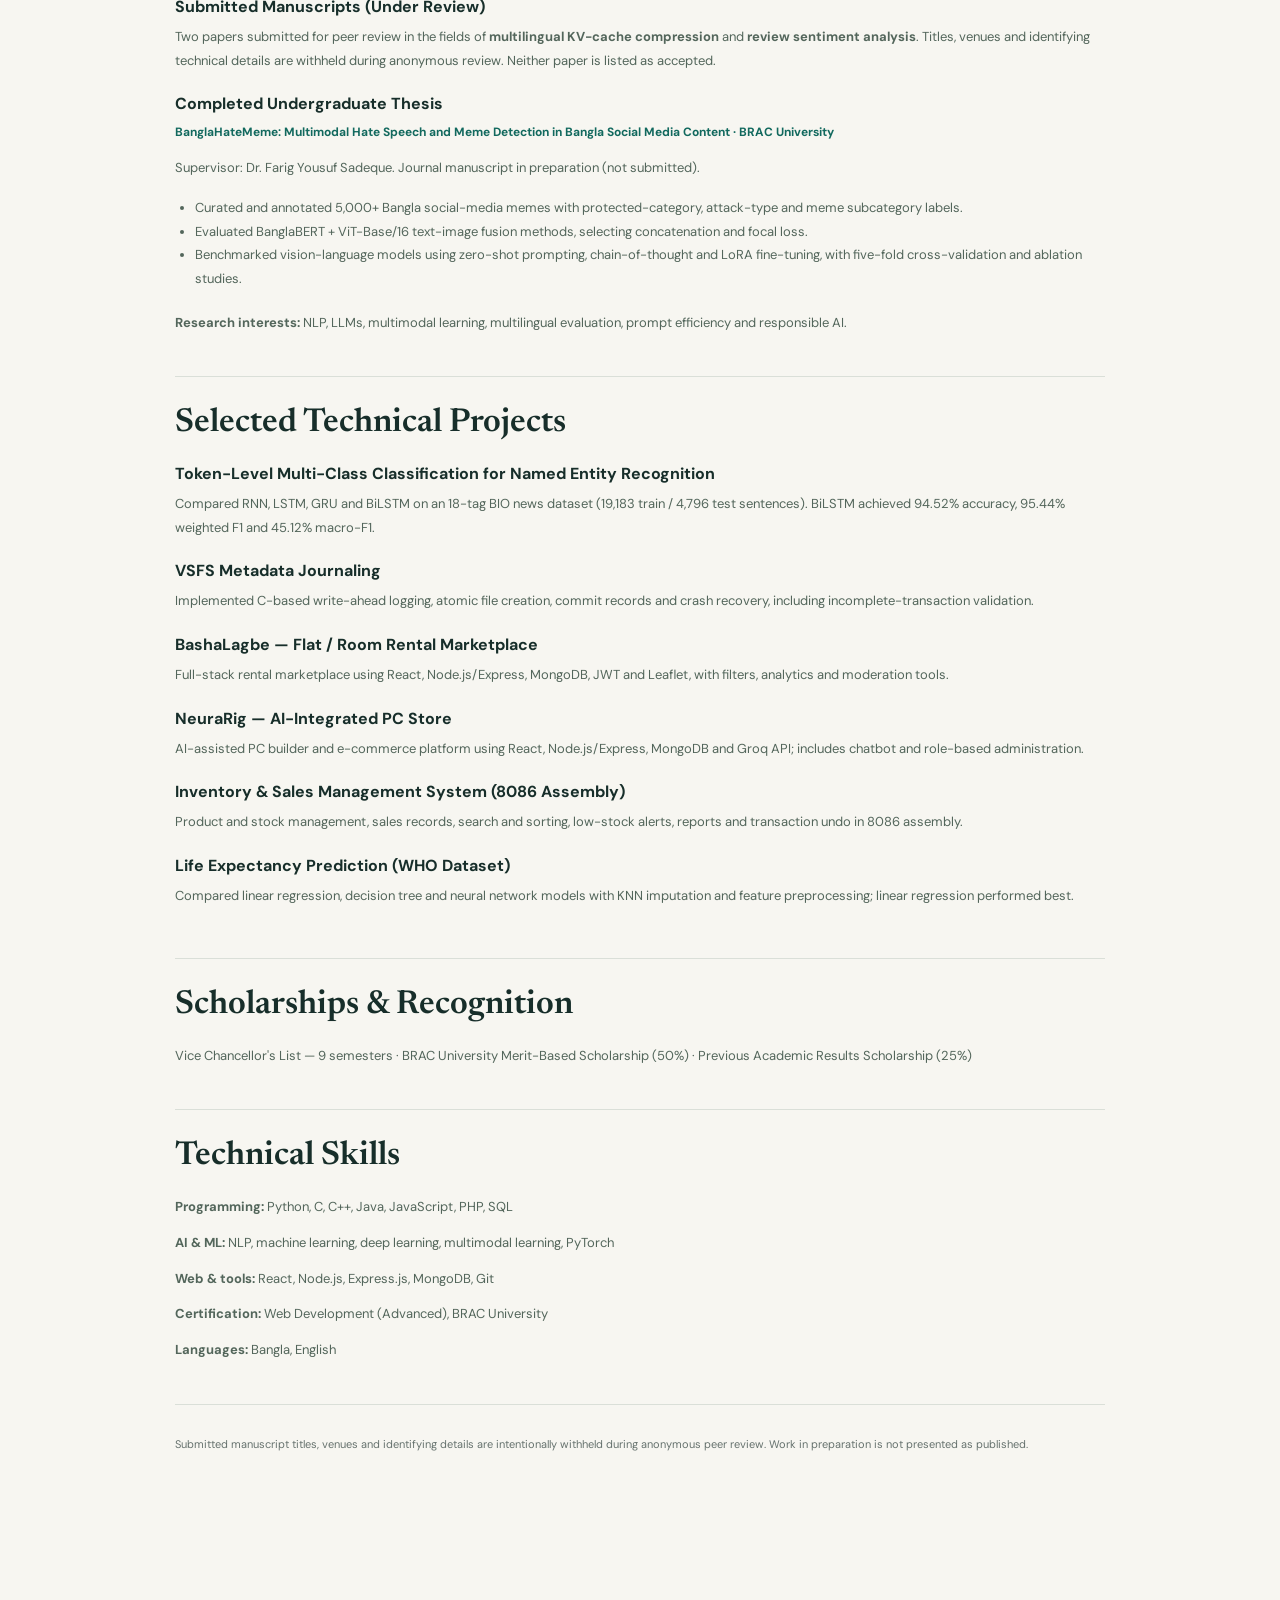
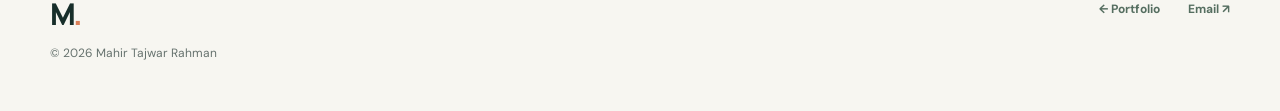
==== commit b846f0f3: "Clarify ongoing research and completed thesis" ====
--- a/resume.html
+++ b/resume.html
@@ -27,9 +27,24 @@
   </section>
   <section class="resume-block"><h2>Teaching Experience</h2><h3>Student Tutor (Undergraduate Teaching Assistant) · BRAC University</h3><p class="resume-meta">Department of Computer Science and Engineering · July 2025 – September 2026</p><p>Conducted consultation hours and academic assistance for Algorithms (CSE221) students across four fixed-term appointments, each specifying 15 hours per week.</p></section>
   <section class="resume-block"><h2>Research</h2>
-    <p class="resume-meta">Two manuscripts under double-blind peer review (2026).</p>
-    <p>Submission titles, target venues, abstracts, methodologies, datasets and results are intentionally withheld while the review process is ongoing.</p>
-    <p><strong>Research interests:</strong> NLP, multilingual evaluation, large language models, multimodal learning and responsible AI.</p>
+    <div class="resume-item"><h3>Ongoing Research</h3>
+      <p class="resume-meta">Research in progress · Not yet submitted or published</p>
+      <ul>
+        <li><strong>LLM Homogenization:</strong> Developing two papers in this research area; titles, detailed methods and findings are not yet public.</li>
+        <li><strong>Prompt Compression:</strong> Ongoing research on prompt compression for language models. Specific methods and results are not yet public.</li>
+      </ul>
+    </div>
+    <div class="resume-item"><h3>Submitted Manuscripts (Under Review)</h3>
+      <p>Two papers submitted for peer review in the fields of <strong>multilingual KV-cache compression</strong> and <strong>review sentiment analysis</strong>. Titles, venues and identifying technical details are withheld during anonymous review. Neither paper is listed as accepted.</p>
+    </div>
+    <div class="resume-item"><h3>Completed Undergraduate Thesis</h3>
+      <p class="resume-meta">BanglaHateMeme: Multimodal Hate Speech and Meme Detection in Bangla Social Media Content · BRAC University</p>
+      <p>Supervisor: Dr. Farig Yousuf Sadeque. Journal manuscript in preparation (not submitted).</p>
+      <ul><li>Curated and annotated 5,000+ Bangla social-media memes with protected-category, attack-type and meme subcategory labels.</li>
+      <li>Evaluated BanglaBERT + ViT-Base/16 text-image fusion methods, selecting concatenation and focal loss.</li>
+      <li>Benchmarked vision-language models using zero-shot prompting, chain-of-thought and LoRA fine-tuning, with five-fold cross-validation and ablation studies.</li></ul>
+    </div>
+    <p><strong>Research interests:</strong> NLP, LLMs, multimodal learning, multilingual evaluation, prompt efficiency and responsible AI.</p>
   </section>
   <section class="resume-block"><h2>Selected Technical Projects</h2>
     <div class="resume-item"><h3>Token-Level Multi-Class Classification for Named Entity Recognition</h3><p>Compared RNN, LSTM, GRU and BiLSTM on an 18-tag BIO news dataset (19,183 train / 4,796 test sentences). BiLSTM achieved 94.52% accuracy, 95.44% weighted F1 and 45.12% macro-F1.</p></div>
@@ -41,7 +56,7 @@
   </section>
   <section class="resume-block"><h2>Scholarships &amp; Recognition</h2><p>Vice Chancellor's List — 9 semesters · BRAC University Merit-Based Scholarship (50%) · Previous Academic Results Scholarship (25%)</p></section>
   <section class="resume-block"><h2>Technical Skills</h2><p><strong>Programming:</strong> Python, C, C++, Java, JavaScript, PHP, SQL</p><p><strong>AI &amp; ML:</strong> NLP, machine learning, deep learning, multimodal learning, PyTorch</p><p><strong>Web &amp; tools:</strong> React, Node.js, Express.js, MongoDB, Git</p><p><strong>Certification:</strong> Web Development (Advanced), BRAC University</p><p><strong>Languages:</strong> Bangla, English</p></section>
-  <p class="resume-note">Submission details are intentionally omitted to preserve anonymous peer review. This public web CV presents only non-identifying information.</p>
+  <p class="resume-note">Submitted manuscript titles, venues and identifying details are intentionally withheld during anonymous peer review. Work in preparation is not presented as published.</p>
 </main>
 <footer class="footer"><div class="container footer-inner"><div><a class="footer-brand" href="index.html">M<span>.</span></a><p>© <span id="year">2026</span> Mahir Tajwar Rahman</p></div><div class="footer-links"><a href="index.html">← Portfolio</a><a href="mailto:tajwarrahmanmahir@gmail.com">Email ↗</a></div></div></footer>
 </body>
